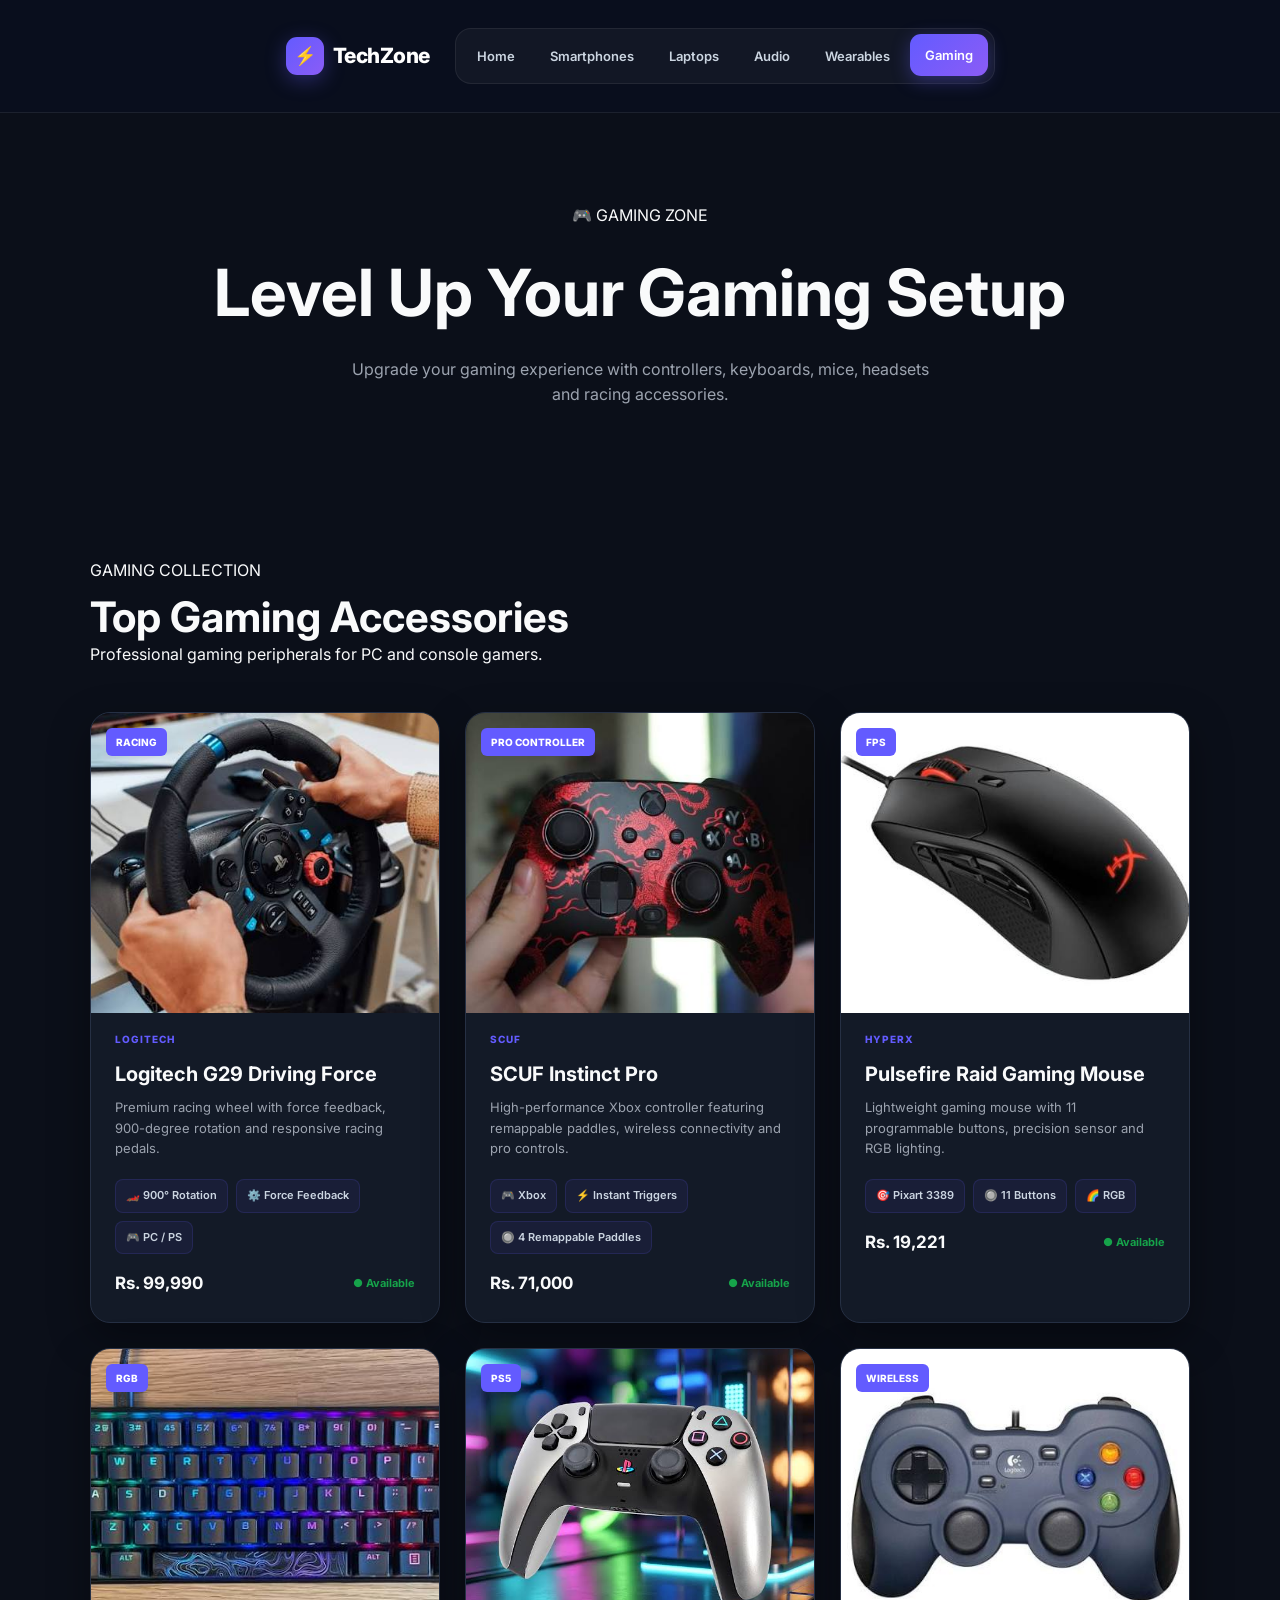
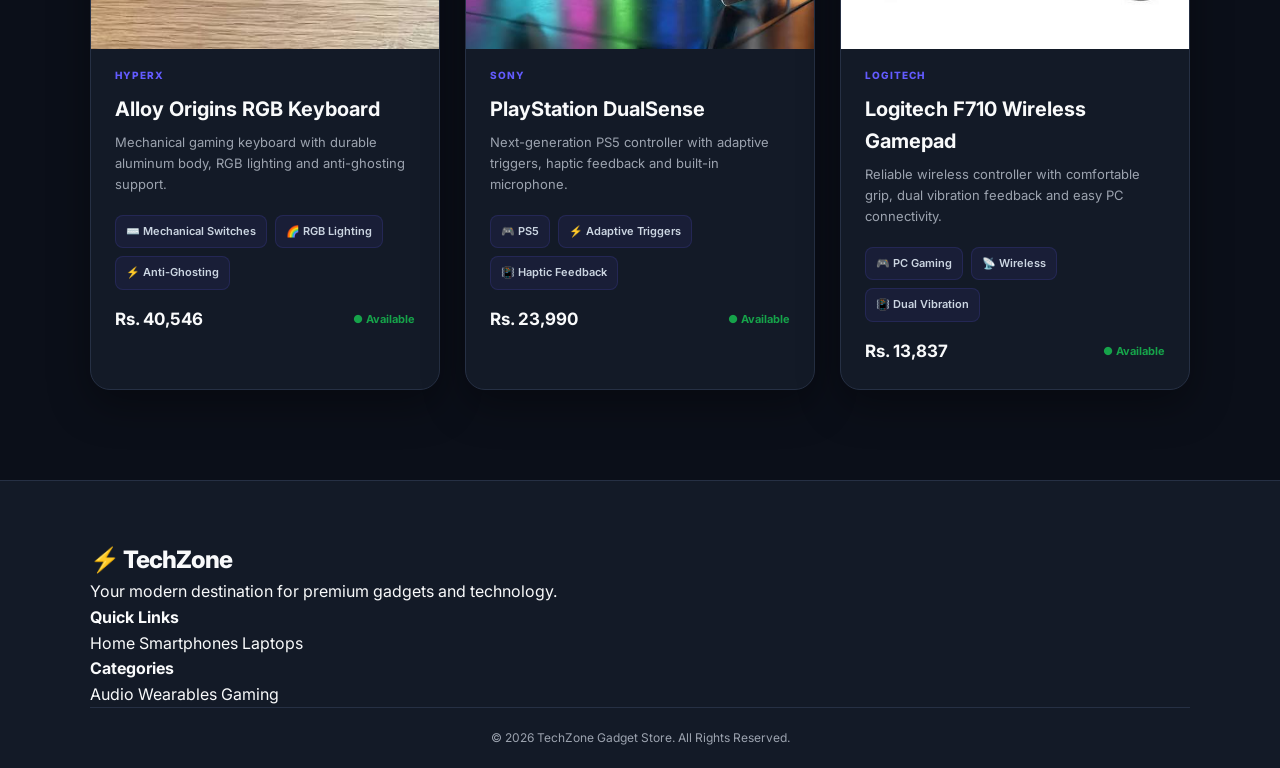
==== gaming.html @ b97b503c "Add files via upload" ====
<!DOCTYPE html>
<html lang="en">

<head>

<meta charset="UTF-8">
<meta name="viewport" content="width=device-width, initial-scale=1.0">

<title>Gaming Accessories | TechZone</title>

<link rel="stylesheet" href="style.css">

<link rel="preconnect" href="https://fonts.googleapis.com">
<link rel="preconnect" href="https://fonts.gstatic.com" crossorigin>
<link href="https://fonts.googleapis.com/css2?family=Inter:wght@400;500;600;700;800&display=swap" rel="stylesheet">

</head>

<body>

<script>
document.addEventListener("DOMContentLoaded", function () {
    const currentPage = window.location.pathname.split("/").pop();

    document.querySelectorAll(".nav-links a").forEach(function (link) {
        const linkPage = link.getAttribute("href").split("/").pop();

        if (linkPage === currentPage) {
            link.classList.add("current-page");
        }
    });
});
</script>


<header class="navbar">
    <div class="nav-inner">

        <a href="index.html" class="brand">
            <span class="brand-icon">⚡</span>
            <span>TechZone</span>
        </a>

        <nav class="nav-links">
            <a href="index.html">Home</a>
            <a href="smartphones.html">Smartphones</a>
            <a href="laptops.html">Laptops</a>
            <a href="audio.html">Audio</a>
            <a href="smartwatches.html">Wearables</a>
            <a href="gaming.html">Gaming</a>
        </nav>
</div>
</header>


<section class="page-header">

<div class="page-header-content">

<span class="section-tag">🎮 GAMING ZONE</span>

<h1>
Level Up Your <span>Gaming Setup</span>
</h1>

<p>
Upgrade your gaming experience with controllers,
keyboards, mice, headsets and racing accessories.
</p>

</div>

</section>


<section class="section">

<div class="section-heading">

<div>

<span class="section-tag">GAMING COLLECTION</span>

<h2>Top Gaming Accessories</h2>

<p>
Professional gaming peripherals for PC and console gamers.
</p>

</div>

</div>


<div class="product-grid">




<div class="product-card">

<div class="product-image">

<span class="badge">RACING</span>

<img
src="images/Logitech G29 Driving Force.jpg"
alt="Logitech G29 Racing Wheel">

</div>

<div class="product-info">

<small>LOGITECH</small>

<h3>Logitech G29 Driving Force</h3>

<p>
Premium racing wheel with force feedback,
900-degree rotation and responsive racing pedals.
</p>

<div class="product-specs">
<span>🏎️ 900° Rotation</span>
<span>⚙️ Force Feedback</span>
<span>🎮 PC / PS</span>
</div>

<div class="product-bottom">

<strong>Rs. 99,990</strong>

<span class="available">
● Available
</span>

</div>

</div>

</div>




<div class="product-card">

<div class="product-image">

<span class="badge">PRO CONTROLLER</span>

<img
src="images/SCUF Instinct Pro.jpg"
alt="SCUF Instinct Pro Controller">

</div>

<div class="product-info">

<small>SCUF</small>

<h3>SCUF Instinct Pro</h3>

<p>
High-performance Xbox controller featuring
remappable paddles, wireless connectivity and pro controls.
</p>

<div class="product-specs">
<span>🎮 Xbox</span>
<span>⚡ Instant Triggers</span>
<span>🔘 4 Remappable Paddles</span>
</div>

<div class="product-bottom">

<strong>Rs. 71,000</strong>

<span class="available">
● Available
</span>

</div>

</div>

</div>




<div class="product-card">

<div class="product-image">

<span class="badge">FPS</span>

<img
src="images/Pulsefire Raid Gaming Mouse.jpg"
alt="HyperX Pulsefire Raid">

</div>

<div class="product-info">

<small>HYPERX</small>

<h3>Pulsefire Raid Gaming Mouse</h3>

<p>
Lightweight gaming mouse with 11 programmable
buttons, precision sensor and RGB lighting.
</p>

<div class="product-specs">
<span>🎯 Pixart 3389</span>
<span>🔘 11 Buttons</span>
<span>🌈 RGB</span>
</div>

<div class="product-bottom">

<strong>Rs. 19,221</strong>

<span class="available">
● Available
</span>

</div>

</div>

</div>




<div class="product-card">

<div class="product-image">

<span class="badge">RGB</span>

<img
src="images/Alloy Origins RGB Keyboard.jpg"
alt="HyperX Alloy Origins">

</div>

<div class="product-info">

<small>HYPERX</small>

<h3>Alloy Origins RGB Keyboard</h3>

<p>
Mechanical gaming keyboard with durable aluminum body,
RGB lighting and anti-ghosting support.
</p>

<div class="product-specs">
<span>⌨️ Mechanical Switches</span>
<span>🌈 RGB Lighting</span>
<span>⚡ Anti-Ghosting</span>
</div>

<div class="product-bottom">

<strong>Rs. 40,546</strong>

<span class="available">
● Available
</span>

</div>

</div>

</div>




<div class="product-card">

<div class="product-image">

<span class="badge">PS5</span>

<img
src="images/PlayStation DualSense.jpg"
alt="PlayStation DualSense Controller">

</div>

<div class="product-info">

<small>SONY</small>

<h3>PlayStation DualSense</h3>

<p>
Next-generation PS5 controller with adaptive triggers,
haptic feedback and built-in microphone.
</p>

<div class="product-specs">
<span>🎮 PS5</span>
<span>⚡ Adaptive Triggers</span>
<span>📳 Haptic Feedback</span>
</div>

<div class="product-bottom">

<strong>Rs. 23,990</strong>

<span class="available">
● Available
</span>

</div>

</div>

</div>




<div class="product-card">

<div class="product-image">

<span class="badge">WIRELESS</span>

<img
src="images/Logitech F710 Wireless Gamepad.jpg"
alt="Logitech F710 Wireless Gamepad">

</div>

<div class="product-info">

<small>LOGITECH</small>

<h3>Logitech F710 Wireless Gamepad</h3>

<p>
Reliable wireless controller with comfortable grip,
dual vibration feedback and easy PC connectivity.
</p>

<div class="product-specs">
<span>🎮 PC Gaming</span>
<span>📡 Wireless</span>
<span>📳 Dual Vibration</span>
</div>

<div class="product-bottom">

<strong>Rs. 13,837</strong>

<span class="available">
● Available
</span>

</div>

</div>

</div>


</div>

</section>


<footer class="footer">

<div class="footer-content">

<div>

<a href="index.html" class="logo">
<span>⚡</span> TechZone
</a>

<p>
Your modern destination for premium gadgets
and technology.
</p>

</div>

<div>

<h4>Quick Links</h4>

<a href="index.html">Home</a>
<a href="smartphones.html">Smartphones</a>
<a href="laptops.html">Laptops</a>

</div>

<div>

<h4>Categories</h4>

<a href="audio.html">Audio</a>
<a href="smartwatches.html">Wearables</a>
<a href="gaming.html">Gaming</a>

</div>

</div>


<div class="footer-bottom">

<p>
© 2026 TechZone Gadget Store. All Rights Reserved.
</p>

</div>

</footer>
</body>
</html>
---- style.css ----
* {
    margin: 0;
    padding: 0;
    box-sizing: border-box;
}

:root {
    --bg: #0b0f19;
    --card: #131a27;
    --text: #f9fafb;
    --muted: #9ca3af;
    --text-secondary: #cbd5e1;
    --primary: #635bff;
    --primary-dark: #4f46e5;
    --border: #263044;
    --shadow: 0 15px 40px rgba(0, 0, 0, 0.35);
}

html {
    scroll-behavior: smooth;
}

body {

    font-family: "Inter", sans-serif;

    background: var(--bg);

    color: var(--text);

    line-height: 1.6;
}

a {
    text-decoration: none;
    color: inherit;
}




.navbar {

    width: 100%;

    padding: 20px 7%;

    display: flex;

    align-items: center;

    justify-content: space-between;

    background: var(--card);

    border-bottom: 1px solid var(--border);

    position: sticky;

    top: 0;

    z-index: 1000;
}

.logo {

    font-size: 24px;

    font-weight: 800;

    letter-spacing: -1px;
}

.logo span {
    color: var(--primary);
}

.nav-links {

    display: flex;

    gap: 32px;
}

.nav-links a {

    color: var(--muted);

    font-size: 14px;

    font-weight: 600;

    transition: 0.3s;
}

.nav-links a:hover,
.shop-btn,
.primary-btn {

    background: var(--primary);

    color: white;

    padding: 12px 20px;

    border-radius: 10px;

    font-size: 14px;

    font-weight: 700;

    display: inline-block;

    transition: 0.3s;
}

.shop-btn:hover,
.primary-btn:hover {

    background: var(--primary-dark);

    transform: translateY(-2px);
}




.hero {

    min-height: 650px;

    padding: 80px 7%;

    display: flex;

    align-items: center;

    justify-content: space-between;

    overflow: hidden;
}

.hero-content {

    width: 50%;

    max-width: 650px;
}

.hero-tag,
.small-title {

    color: var(--primary);

    font-size: 12px;

    font-weight: 800;

    letter-spacing: 2px;
}

.hero h1 {

    font-size: clamp(48px, 6vw, 78px);

    line-height: 1.05;

    margin: 20px 0;
}

.hero h1 span,
.section-heading h2 span,
.offer-content h2 span {

    color: var(--primary);
}

.hero p {

    color: var(--muted);

    max-width: 550px;

    font-size: 17px;

    margin-bottom: 30px;
}

.hero-buttons {

    display: flex;

    gap: 15px;

    align-items: center;
}

.secondary-btn {

    border: 1px solid var(--border);

    padding: 12px 20px;

    border-radius: 10px;

    font-weight: 700;

    font-size: 14px;

    background: var(--card);
}

.hero-image {

    width: 45%;

    height: 500px;

    position: relative;

    display: flex;

    align-items: center;

    justify-content: center;
}

.hero-image img {

    width: 370px;

    height: 470px;

    object-fit: cover;

    border-radius: 40px;

    transform: rotate(5deg);

    box-shadow: var(--shadow);

    position: relative;

    z-index: 2;
}

.hero-circle {

    width: 450px;

    height: 450px;

    background: rgba(99,91,255,0.12);

    border-radius: 50%;

    position: absolute;
}




.section {

    padding: 90px 7%;
}

.section-heading {

    display: flex;

    justify-content: space-between;

    align-items: end;

    gap: 30px;

    margin-bottom: 45px;
}

.section-heading h2 {

    font-size: 42px;

    line-height: 1.15;

    margin-top: 10px;
}

.section-heading > p {

    max-width: 450px;

    color: var(--muted);
}




.category-grid {

    display: grid;

    grid-template-columns:
        repeat(5, 1fr);

    gap: 18px;
}

.category-card {

    background: var(--card);

    border: 1px solid var(--border);

    border-radius: 20px;

    overflow: hidden;

    box-shadow: var(--shadow);

    transition: 0.35s;
}

.category-card:hover {

    transform: translateY(-8px);
}

.category-image {

    height: 210px;

    overflow: hidden;
}

.category-image img {

    width: 100%;

    height: 100%;

    object-fit: cover;

    transition: 0.5s;
}

.category-card:hover img {

    transform: scale(1.08);
}

.category-info {

    padding: 20px;
}

.category-info h3 {

    font-size: 17px;

    margin-bottom: 5px;
}

.category-info p {

    color: var(--muted);

    font-size: 13px;

    margin-bottom: 15px;
}

.category-info span {

    color: var(--primary);

    font-size: 13px;

    font-weight: 700;
}




.offers {

    margin: 20px 7% 90px;

    padding: 65px;

    border-radius: 30px;

    background:
        linear-gradient(
            135deg,
            rgba(99,91,255,0.15),
            rgba(99,91,255,0.03)
        );

    border: 1px solid var(--border);

    display: flex;

    align-items: center;

    justify-content: space-between;
}

.offer-content h2 {

    font-size: 45px;

    line-height: 1.1;

    margin: 15px 0;
}

.offer-content p {

    color: var(--muted);

    margin-bottom: 25px;
}

.discount-box {

    width: 190px;

    height: 190px;

    border-radius: 50%;

    background: var(--primary);

    color: white;

    display: flex;

    flex-direction: column;

    align-items: center;

    justify-content: center;

    transform: rotate(-8deg);
}

.discount-box strong {

    font-size: 55px;

    line-height: 1;
}

.discount-box span {

    font-size: 18px;

    font-weight: 800;
}




.product-grid {

    display: grid;

    grid-template-columns:
        repeat(3, 1fr);

    gap: 25px;
}

.product-card {

    background: var(--card);

    border: 1px solid var(--border);

    border-radius: 20px;

    overflow: hidden;

    box-shadow: var(--shadow);

    transition: 0.3s;
}

.product-card:hover {

    transform: translateY(-7px);
}

.product-image {

    width: 100%;

    height: 330px;

    position: relative;

    background: transparent;

    overflow: hidden;
}

.product-image img {

    width: 100%;

    height: 330px;

    object-fit: cover;

    display: block;

    transition: 0.5s;
}

.product-card:hover img {

    transform: scale(1.05);
}

.badge {

    position: absolute;

    top: 15px;

    left: 15px;

    background: var(--primary);

    color: white;

    padding: 6px 10px;

    border-radius: 6px;

    font-size: 10px;

    font-weight: 800;

    z-index: 2;
}

.product-info {

    padding: 12px 24px 24px;
}

.product-info small {

    color: var(--primary);

    font-size: 10px;

    font-weight: 800;

    letter-spacing: 1px;
}

.product-info h3 {

    margin: 7px 0;

    font-size: 20px;
}

.product-info p {

    color: var(--muted);

    font-size: 13px;

    margin-bottom: 20px;
}

.product-bottom {

    display: flex;

    justify-content: space-between;

    align-items: center;
}

.product-bottom strong {

    font-size: 17px;
}

.available {

    color: #16a34a;

    font-size: 11px;

    font-weight: 700;
}




footer {

    background: var(--card);

    border-top: 1px solid var(--border);

    padding: 60px 7% 20px;
}

.footer-main {

    display: grid;

    grid-template-columns:
        2fr 1fr 1fr;

    gap: 60px;

    padding-bottom: 40px;
}

.footer-main p {

    color: var(--muted);

    max-width: 400px;

    margin-top: 15px;

    font-size: 14px;
}

.footer-main h4 {

    margin-bottom: 15px;
}

.footer-main div a:not(.logo) {

    display: block;

    color: var(--muted);

    font-size: 13px;

    margin-bottom: 8px;
}

.footer-bottom {

    padding-top: 20px;

    border-top: 1px solid var(--border);

    color: var(--muted);

    font-size: 12px;

    text-align: center;
}




.page-header {

    padding: 90px 7% 60px;

    text-align: center;
}

.page-header h1 {

    font-size: clamp(40px, 6vw, 65px);

    margin: 12px 0;
}

.page-header p {

    color: var(--muted);

    max-width: 600px;

    margin: auto;
}

.back-link {

    display: inline-block;

    margin-top: 25px;

    color: var(--primary);

    font-weight: 700;

    font-size: 14px;
}




@media (max-width: 1000px) {

    .category-grid {

        grid-template-columns:
            repeat(3, 1fr);
    }

    .hero {

        gap: 30px;
    }

    .hero-image img {

        width: 300px;

        height: 400px;
    }

}


@media (max-width: 768px) {

    .navbar {

        padding: 16px 5%;
    }

    .nav-links {

        display: none;
    }

    .shop-btn {

        display: none;
    }

    .hero {

        padding: 60px 5%;

        flex-direction: column;

        text-align: center;
    }

    .hero-content {

        width: 100%;
    }

    .hero p {

        margin-left: auto;

        margin-right: auto;
    }

    .hero-buttons {

        justify-content: center;
    }

    .hero-image {

        width: 100%;

        height: 400px;
    }

    .hero-image img {

        width: 270px;

        height: 350px;
    }

    .hero-circle {

        width: 330px;

        height: 330px;
    }

    .section {

        padding: 65px 5%;
    }

    .section-heading {

        flex-direction: column;

        align-items: start;
    }

    .section-heading h2 {

        font-size: 34px;
    }

    .category-grid {

        grid-template-columns:
            repeat(2, 1fr);
    }

    .product-grid {

        grid-template-columns: 1fr;
    }

    .offers {

        margin: 10px 5% 60px;

        padding: 40px 25px;

        flex-direction: column;

        text-align: center;

        gap: 35px;
    }

    .offer-content h2 {

        font-size: 36px;
    }

    .footer-main {

        grid-template-columns: 1fr;

        gap: 30px;
    }

}


@media (max-width: 480px) {

    .logo {

        font-size: 21px;
    }

    .category-grid {

        grid-template-columns: 1fr;
    }

    .hero h1 {

        font-size: 43px;
    }

    .hero-image {

        height: 350px;
    }

    .hero-image img {

        width: 230px;

        height: 310px;
    }

    .hero-circle {

        width: 280px;

        height: 280px;
    }

    .product-image {

        height: 250px;
    }

    .discount-box {

        width: 150px;

        height: 150px;
    }

    .discount-box strong {

        font-size: 43px;
    }

}



.product-specs {
    display: flex;
    flex-wrap: wrap;
    gap: 8px;
    margin: 16px 0;
}

.product-specs span {
    display: inline-block;
    font-size: 11px;
    font-weight: 600;
    padding: 7px 10px;
    border-radius: 8px;
    background: rgba(99, 91, 255, 0.08);
    color: var(--text-secondary);
    border: 1px solid rgba(99, 91, 255, 0.15);
}

.available.out {
    color: #ef4444 !important;
}

.product-image img {
    width: 100%;
    height: 240px;
    object-fit: cover;
    display: block;
}

.product-card {
    overflow: hidden;
}

@media (max-width: 768px) {

    .product-image img {
        height: 210px;
    }

    .product-specs {
        gap: 6px;
    }

    .product-specs span {
        font-size: 10px;
        padding: 6px 8px;
    }

}




.navbar {
    position: sticky;
    top: 0;
    z-index: 9999;
    width: 100%;
    background: rgba(10, 15, 30, 0.96);
    backdrop-filter: blur(15px);
    border-bottom: 1px solid rgba(255,255,255,0.08);
}

.nav-inner {
    max-width: 1250px;
    margin: auto;
    min-height: 72px;
    padding: 0 25px;

    display: flex;
    align-items: center;
    justify-content: space-between;
    gap: 25px;
}



.brand {
    display: flex;
    align-items: center;
    gap: 9px;

    color: white;
    text-decoration: none;

    font-size: 21px;
    font-weight: 800;
    letter-spacing: -0.5px;

    white-space: nowrap;
}

.brand-icon {
    width: 38px;
    height: 38px;

    display: flex;
    align-items: center;
    justify-content: center;

    border-radius: 11px;

    background: linear-gradient(
        135deg,
        #635bff,
        #8b5cf6
    );

    box-shadow: 0 5px 20px rgba(99,91,255,0.35);

    font-size: 18px;
}

.brand:hover .brand-icon {
    transform: rotate(-8deg) scale(1.08);
    transition: 0.25s;
}




.nav-links {
    display: flex;
    align-items: center;
    gap: 5px;

    padding: 6px;

    background: rgba(255,255,255,0.04);
    border: 1px solid rgba(255,255,255,0.07);

    border-radius: 16px;
}

.nav-links a {
    position: relative;

    padding: 11px 15px;

    color: #cbd5e1;
    text-decoration: none;

    font-size: 13px;
    font-weight: 600;

    border-radius: 11px;

    transition: all 0.25s ease;

    white-space: nowrap;
}

.nav-links a:hover {
    color: white;

    background: linear-gradient(
        135deg,
        rgba(99,91,255,0.25),
        rgba(139,92,246,0.18)
    );

    transform: translateY(-2px);
}



@media (max-width: 950px) {

    .nav-inner {
        padding: 10px 18px;
        gap: 12px;
    }

    .nav-links a {
        padding: 10px 10px;
        font-size: 11px;
    }

}




@media (max-width: 700px) {

    .nav-inner {
        min-height: auto;
        padding: 12px 15px;

        flex-wrap: wrap;
    }

    .brand {
        font-size: 18px;
    }

    .brand-icon {
        width: 35px;
        height: 35px;
    }


.nav-links {

        order: 3;

        width: 100%;

        overflow-x: auto;

        justify-content: flex-start;

        border-radius: 12px;

        scrollbar-width: none;
    }

    .nav-links::-webkit-scrollbar {
        display: none;
    }

    .nav-links a {
        flex-shrink: 0;

        padding: 9px 13px;

        font-size: 11px;
    }

}




@media (max-width: 430px) {

    .nav-inner {
        padding: 10px;
    }

    .nav-links a {
        padding: 8px 11px;
        font-size: 10px;
    }

}


.product-image {
    width: 100% !important;
    height: 300px !important;
    padding: 0 !important;
    margin: 0 !important;
    overflow: hidden !important;
    background: transparent !important;
    position: relative !important;
}

.product-image img {
    width: 100% !important;
    height: 300px !important;
    padding: 0 !important;
    margin: 0 !important;
    display: block !important;
    object-fit: cover !important;
}

.product-info {
    padding: 12px 24px 24px !important;
    margin: 0 !important;
}




.nav-links a.current-page {
    color: white;
    background: linear-gradient(135deg, #635bff, #8b5cf6);
    box-shadow: 0 5px 18px rgba(99, 91, 255, 0.35);
    transform: translateY(-1px);
}
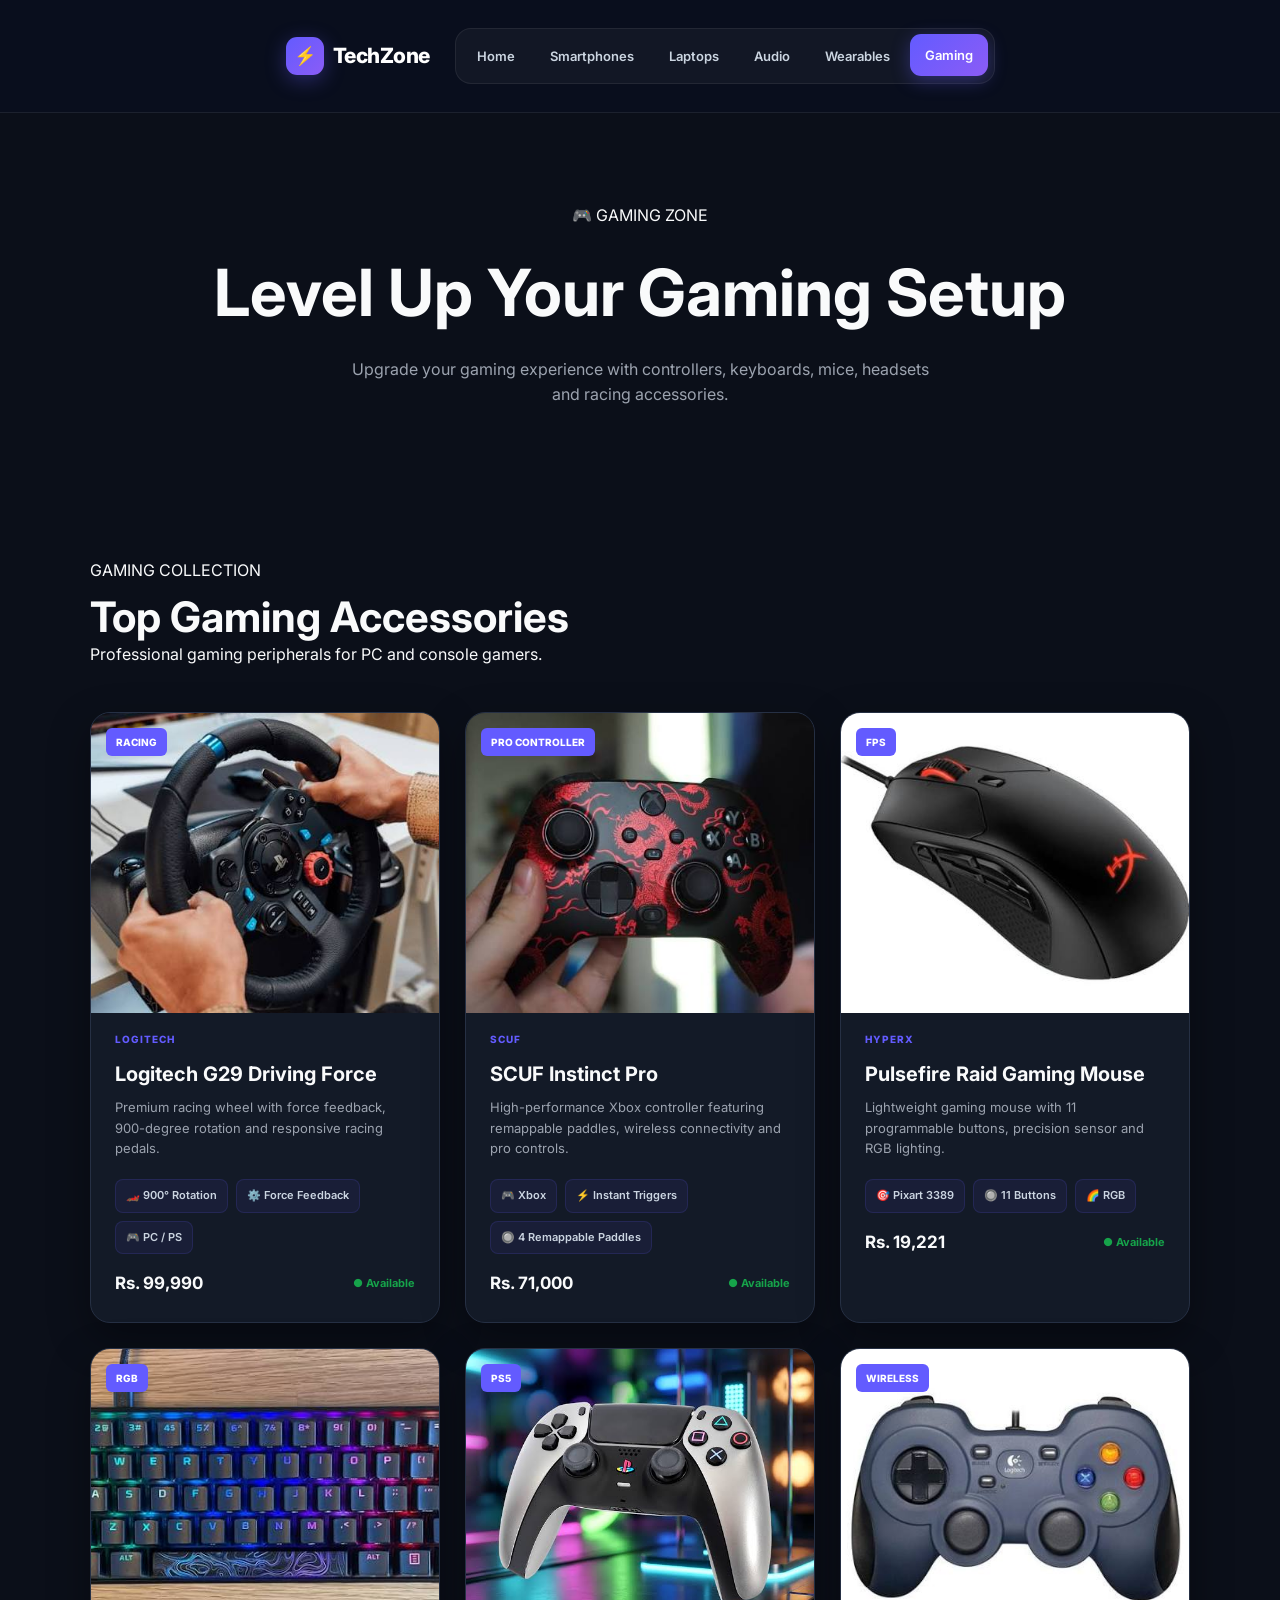
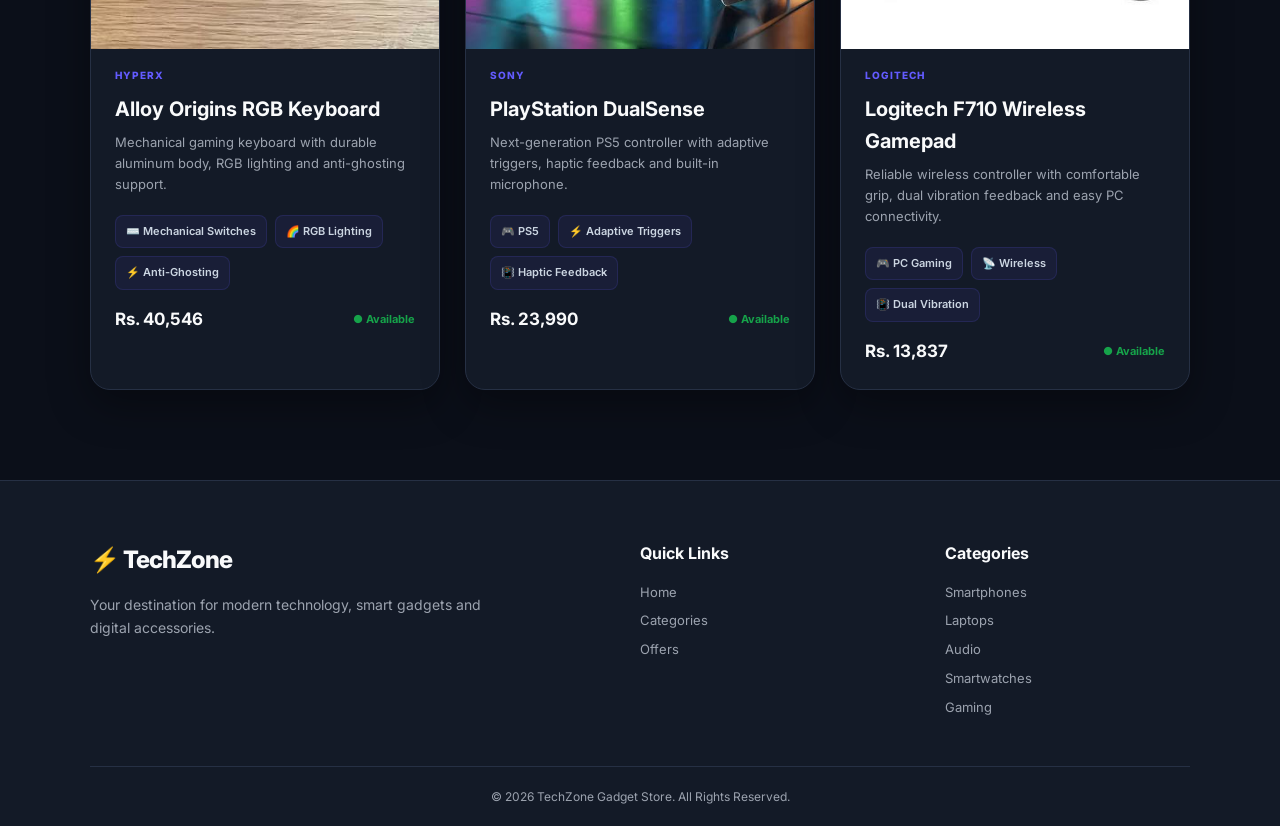
==== commit 7155087a: "Add files via upload" ====
--- a/gaming.html
+++ b/gaming.html
@@ -48,7 +48,7 @@
             <a href="audio.html">Audio</a>
             <a href="smartwatches.html">Wearables</a>
             <a href="gaming.html">Gaming</a>
-        </nav>
+        </nav>
 </div>
 </header>
 
@@ -376,54 +376,43 @@
 </section>
 
 
-<footer class="footer">
-
-<div class="footer-content">
-
-<div>
-
-<a href="index.html" class="logo">
-<span>⚡</span> TechZone
-</a>
-
-<p>
-Your modern destination for premium gadgets
-and technology.
-</p>
-
-</div>
-
-<div>
-
-<h4>Quick Links</h4>
-
-<a href="index.html">Home</a>
-<a href="smartphones.html">Smartphones</a>
-<a href="laptops.html">Laptops</a>
-
-</div>
-
-<div>
-
-<h4>Categories</h4>
-
-<a href="audio.html">Audio</a>
-<a href="smartwatches.html">Wearables</a>
-<a href="gaming.html">Gaming</a>
-
-</div>
-
-</div>
-
-
-<div class="footer-bottom">
-
-<p>
-© 2026 TechZone Gadget Store. All Rights Reserved.
-</p>
-
-</div>
-
-</footer>
+<footer>
+
+    <div class="footer-main">
+
+        <div>
+            <a href="index.html" class="logo">
+                <span>⚡</span> TechZone
+            </a>
+
+            <p>
+                Your destination for modern technology,
+                smart gadgets and digital accessories.
+            </p>
+        </div>
+
+        <div>
+            <h4>Quick Links</h4>
+            <a href="index.html">Home</a>
+            <a href="#categories">Categories</a>
+            <a href="#offers">Offers</a>
+        </div>
+
+        <div>
+            <h4>Categories</h4>
+            <a href="smartphones.html">Smartphones</a>
+            <a href="laptops.html">Laptops</a>
+            <a href="audio.html">Audio</a>
+            <a href="smartwatches.html">Smartwatches</a>
+            <a href="gaming.html">Gaming</a>
+        </div>
+
+    </div>
+
+    <div class="footer-bottom">
+        © 2026 TechZone Gadget Store. All Rights Reserved.
+    </div>
+
+</footer>
 </body>
-</html>
+</html>
